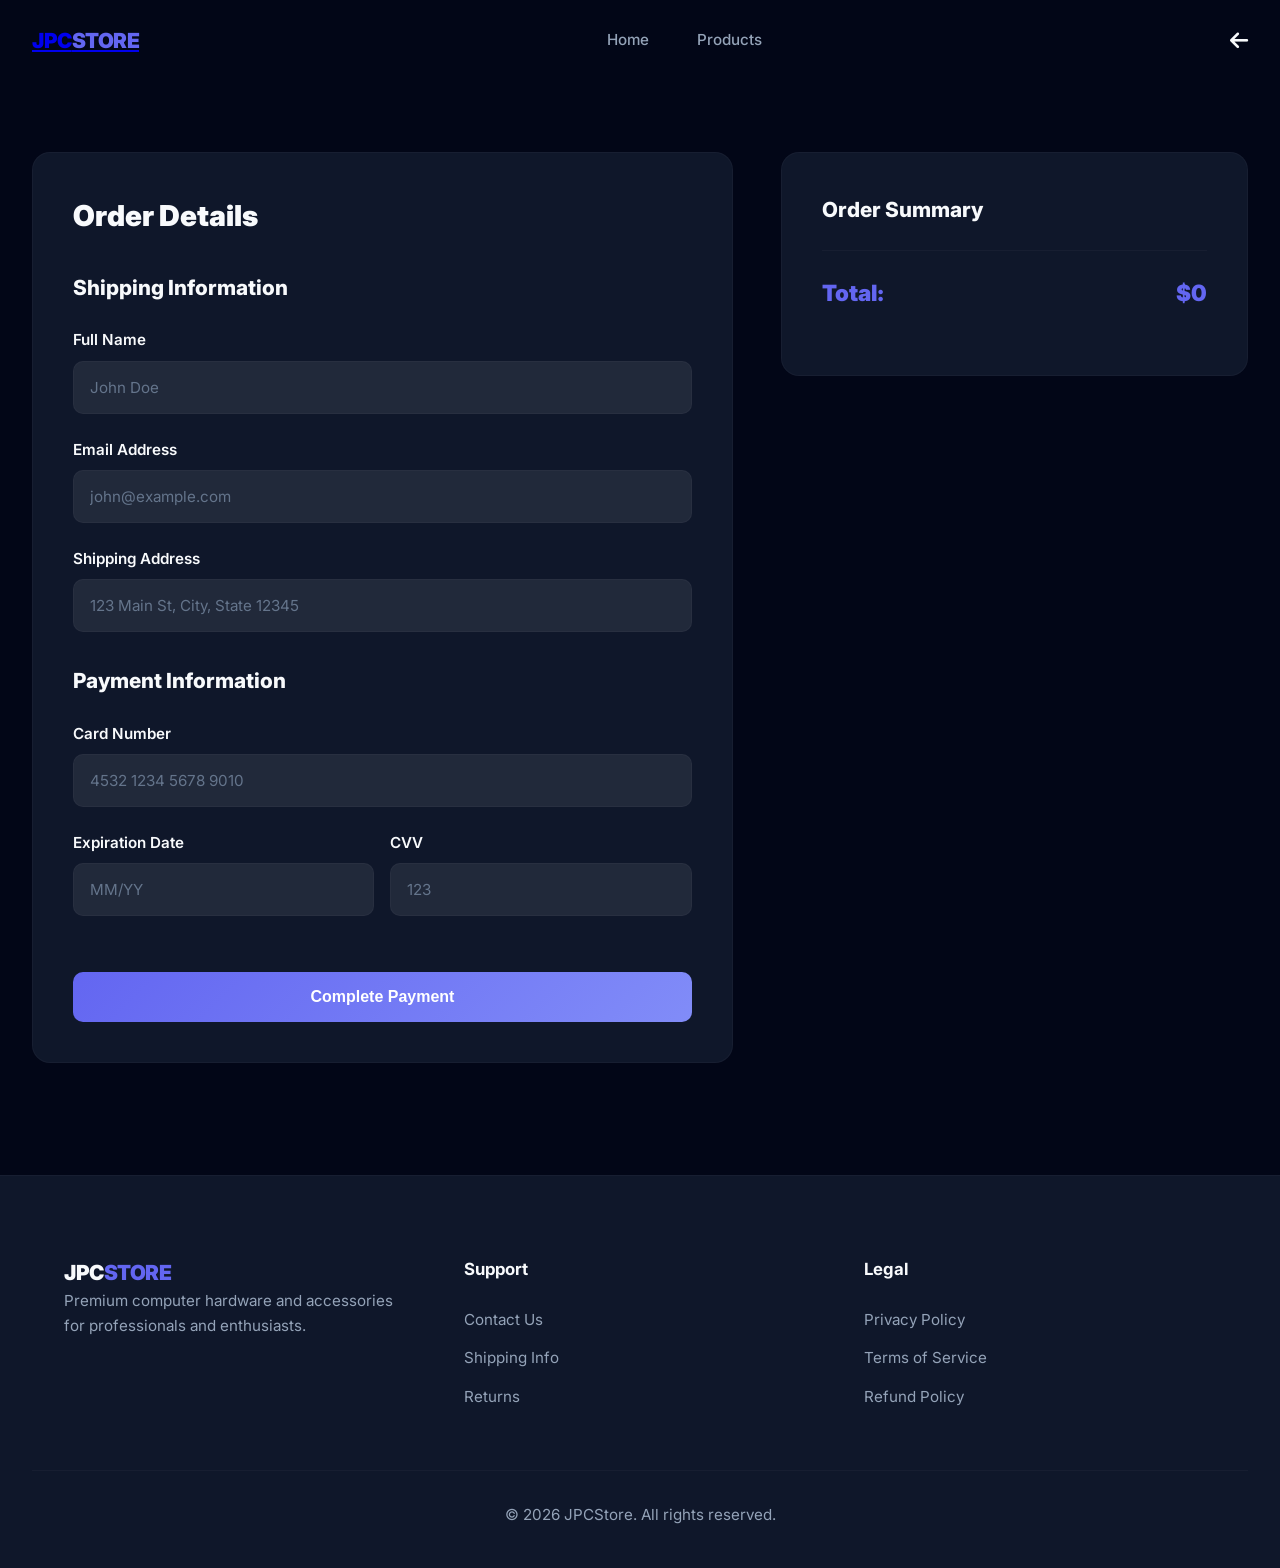
==== checkout.html @ c4f5fc9c "Initial commit" ====
<!DOCTYPE html>
<html lang="en">
<head>
    <meta charset="UTF-8">
    <meta name="viewport" content="width=device-width, initial-scale=1.0">
    <title>Checkout | JPCStore - Premium Computer Hardware</title>
    <!-- Google Fonts -->
    <link href="https://fonts.googleapis.com/css2?family=Inter:wght@300;400;600;700&display=swap" rel="stylesheet">
    <!-- Font Awesome for Icons -->
    <link rel="stylesheet" href="https://cdnjs.cloudflare.com/ajax/libs/font-awesome/6.0.0/css/all.min.css">
    <link rel="stylesheet" href="css/style.css">
    <style>
        .checkout-container { max-width: 1300px; margin: 0 auto; padding: 2rem; }
        .checkout-grid { display: grid; grid-template-columns: 1.5fr 1fr; gap: 3rem; margin-top: 120px; }
        .payment-box { background: var(--card-bg); padding: 2.5rem; border-radius: 18px; border: 1px solid var(--glass); }
        .form-group { margin-bottom: 1.5rem; }
        .form-group label { display: block; margin-bottom: 0.5rem; font-weight: 600; color: var(--text-main); font-size: 0.95rem; }
        .form-group input { width: 100%; padding: 1rem; background: var(--glass-strong); border: 1px solid var(--glass); color: var(--text-main); border-radius: 10px; outline: none; transition: var(--transition); font-family: inherit; font-size: 0.95rem; }
        .form-group input:focus { border-color: var(--primary); box-shadow: 0 0 0 3px rgba(99, 102, 241, 0.1); }
        .form-group input::placeholder { color: var(--text-dimmer); }
        .form-row { display: grid; grid-template-columns: 1fr 1fr; gap: 1rem; }
        .payment-box h2 { font-size: 1.8rem; font-weight: 900; margin-bottom: 2rem; color: var(--text-main); }
        .payment-box h3 { font-size: 1.3rem; font-weight: 800; margin-bottom: 1.5rem; color: var(--text-main); }
        .summary-box { position: sticky; top: 140px; }
        .summary-box h3 { font-size: 1.3rem; font-weight: 800; margin-bottom: 1.5rem; }
        .summary-item { display: flex; justify-content: space-between; padding: 1rem 0; border-bottom: 1px solid var(--glass); }
        .summary-item:last-of-type { border-bottom: none; }
        .summary-item p { color: var(--text-dim); }
        .summary-total { padding: 1.5rem 0; display: flex; justify-content: space-between; font-size: 1.4rem; font-weight: 900; color: var(--primary); }
        #invoice-result { display: none; background: white; color: black; padding: 3rem; border-radius: 18px; position: relative; }
        #invoice-result h1 { color: var(--primary); font-size: 2rem; margin-bottom: 1rem; }
        #invoice-result hr { margin: 1.5rem 0; border: none; border-top: 1px solid #e5e7eb; }
        #invoice-result h2 { font-size: 1.5rem; color: var(--primary); }
        .invoice-buttons { display: flex; gap: 1rem; margin-top: 2rem; }
        .btn-fill { background: linear-gradient(135deg, var(--primary), #818cf8); color: white; padding: 1rem 2rem; border: none; border-radius: 10px; font-weight: 700; cursor: pointer; transition: var(--transition); width: 100%; font-size: 1rem; }
        .btn-fill:hover { transform: scale(1.02); box-shadow: 0 10px 25px rgba(99, 102, 241, 0.3); }
        .btn-outline { background: transparent; color: #1f2937; padding: 1rem 2rem; border: 2px solid #1f2937; border-radius: 10px; font-weight: 700; cursor: pointer; transition: var(--transition); width: 100%; font-size: 1rem; }
        .btn-outline:hover { background: #f3f4f6; }
        hr { border: none; border-top: 1px solid var(--glass); }
        @media (max-width: 768px) {
            .checkout-grid { grid-template-columns: 1fr; gap: 2rem; margin-top: 100px; }
            .summary-box { position: static; }
            .form-row { grid-template-columns: 1fr; }
        }
    </style>
</head>
<body>
    <!-- Loading Screen -->
    <div id="loader">
        <div class="spinner"></div>
    </div>

    <!-- Header & Navigation -->
    <header id="navbar">
        <div class="nav-container">
            <a href="index.html" class="logo">JPC<span>STORE</span></a>
            <nav class="nav-links">
                <a href="index.html">Home</a>
                <a href="index.html#products">Products</a>
            </nav>
            <div class="nav-actions">
                <div class="cart-icon" id="cartBtn" style="cursor: pointer;">
                    <i class="fas fa-arrow-left"></i>
                </div>
            </div>
        </div>
    </header>

    <div class="checkout-container">
        <div class="checkout-grid">
            <div id="payment-view" class="payment-box">
                <h2>Order Details</h2>
                <form id="checkoutForm">
                    <h3>Shipping Information</h3>
                    <div class="form-group">
                        <label>Full Name</label>
                        <input type="text" placeholder="John Doe" required>
                    </div>
                    <div class="form-group">
                        <label>Email Address</label>
                        <input type="email" placeholder="john@example.com" required>
                    </div>
                    <div class="form-group">
                        <label>Shipping Address</label>
                        <input type="text" placeholder="123 Main St, City, State 12345" required>
                    </div>

                    <h3 style="margin-top: 2rem;">Payment Information</h3>
                    <div class="form-group">
                        <label>Card Number</label>
                        <input type="text" placeholder="4532 1234 5678 9010" maxlength="19" required>
                    </div>
                    <div class="form-row">
                        <div class="form-group">
                            <label>Expiration Date</label>
                            <input type="text" placeholder="MM/YY" maxlength="5" required>
                        </div>
                        <div class="form-group">
                            <label>CVV</label>
                            <input type="text" placeholder="123" maxlength="3" required>
                        </div>
                    </div>
                    <button type="submit" class="btn-fill" style="margin-top: 2rem;">Complete Payment</button>
                </form>
            </div>

            <div>
                <div id="invoice-result" class="payment-box">
                    <div id="receiptContent">
                        <div style="text-align: center; margin-bottom: 2rem;">
                            <h1 style="color: var(--primary); font-size: 2.5rem; margin-bottom: 0.5rem;">JPCStore</h1>
                            <p style="color: var(--text-dim);">Premium Computer Hardware & Accessories</p>
                        </div>
                        
                        <div style="background: var(--glass-strong); padding: 1.5rem; border-radius: 10px; margin-bottom: 2rem;">
                            <div style="display: grid; grid-template-columns: 1fr 1fr; gap: 2rem;">
                                <div>
                                    <p style="color: var(--text-dimmer); font-size: 0.85rem; margin-bottom: 0.3rem;">Order Number</p>
                                    <p id="inv-id" style="color: var(--primary); font-weight: 900; font-size: 1.1rem;"></p>
                                </div>
                                <div style="text-align: right;">
                                    <p style="color: var(--text-dimmer); font-size: 0.85rem; margin-bottom: 0.3rem;">Order Date</p>
                                    <p id="inv-date" style="color: var(--text-main); font-weight: 700;"></p>
                                </div>
                            </div>
                        </div>

                        <h3 style="color: var(--text-main); margin-bottom: 1rem; font-weight: 800;">Order Items</h3>
                        <div style="border: 1px solid var(--glass); border-radius: 10px; padding: 1.5rem; margin-bottom: 2rem;">
                            <div id="inv-details" style="margin-bottom: 1rem;"></div>
                            <div style="border-top: 1px solid var(--glass); padding-top: 1rem;">
                                <div style="display: flex; justify-content: space-between; font-size: 0.95rem; margin-bottom: 0.5rem;">
                                    <span style="color: var(--text-dim);">Subtotal:</span>
                                    <span id="inv-subtotal" style="color: var(--text-main); font-weight: 700;"></span>
                                </div>
                                <div style="display: flex; justify-content: space-between; font-size: 0.95rem; margin-bottom: 1rem;">
                                    <span style="color: var(--text-dim);">Tax (0%):</span>
                                    <span style="color: var(--text-main); font-weight: 700;">$0.00</span>
                                </div>
                                <div style="display: flex; justify-content: space-between; border-top: 2px solid var(--primary); padding-top: 1rem;">
                                    <span id="inv-total-label" style="color: var(--text-main); font-weight: 900; font-size: 1.2rem;">Total Paid:</span>
                                    <span id="inv-total" style="color: var(--primary); font-weight: 900; font-size: 1.2rem;"></span>
                                </div>
                            </div>
                        </div>

                        <div style="background: var(--glass-strong); padding: 1.5rem; border-radius: 10px; margin-bottom: 2rem;">
                            <h4 style="color: var(--text-main); margin-bottom: 1rem; font-weight: 800; font-size: 0.95rem;">Billing Information</h4>
                            <div style="color: var(--text-dim); line-height: 1.8; font-size: 0.9rem;">
                                <p id="inv-customer-name"></p>
                                <p id="inv-customer-email"></p>
                                <p id="inv-customer-address"></p>
                            </div>
                        </div>

                        <div style="background: linear-gradient(135deg, rgba(16, 185, 129, 0.1), rgba(16, 185, 129, 0.05)); border-left: 4px solid #10b981; padding: 1.5rem; border-radius: 10px; margin-bottom: 2rem;">
                            <p style="color: #10b981; font-weight: 700; margin-bottom: 0.5rem;">✓ Payment Successful!</p>
                            <p style="color: var(--text-dim); font-size: 0.9rem;">Your order has been confirmed and will be shipped within 1-2 business days.</p>
                        </div>

                        <div style="text-align: center; padding-top: 1.5rem; border-top: 1px solid var(--glass); color: var(--text-dimmer); font-size: 0.85rem;">
                            <p>Thank you for your purchase!</p>
                            <p>For support, contact: support@jpcstore.com | Phone: +1 (800) 123-4567</p>
                        </div>
                    </div>

                    <div class="invoice-buttons">
                        <button onclick="downloadReceipt()" class="btn-fill"><i class="fas fa-download"></i> Download Receipt</button>
                    </div>
                    <button onclick="window.location.href='index.html'" class="btn-outline">Back to Shop</button>
                </div>

                <div class="summary-box payment-box">
                    <h3>Order Summary</h3>
                    <div id="summaryItems"></div>
                    <hr>
                    <div class="summary-total">
                        <span>Total:</span>
                        <span id="summaryTotal">$0</span>
                    </div>
                </div>
            </div>
        </div>
    </div>

    <footer class="footer">
        <div class="container footer-grid">
            <div>
                <div class="logo">JPC<span>STORE</span></div>
                <p>Premium computer hardware and accessories for professionals and enthusiasts.</p>
            </div>
            <div>
                <h4>Support</h4>
                <ul>
                    <li><a href="#">Contact Us</a></li>
                    <li><a href="#">Shipping Info</a></li>
                    <li><a href="#">Returns</a></li>
                </ul>
            </div>
            <div>
                <h4>Legal</h4>
                <ul>
                    <li><a href="#">Privacy Policy</a></li>
                    <li><a href="#">Terms of Service</a></li>
                    <li><a href="#">Refund Policy</a></li>
                </ul>
            </div>
        </div>
        <div class="footer-bottom">
            <p>&copy; 2026 JPCStore. All rights reserved.</p>
        </div>
    </footer>

    <script>
        const cart = JSON.parse(localStorage.getItem('TECH_CART')) || [];
        const total = cart.reduce((acc, i) => acc + (i.price * i.qty), 0);
        let customerData = {};
        
        document.addEventListener('DOMContentLoaded', () => {
            // Hide loader
            setTimeout(() => {
                const loader = document.getElementById('loader');
                loader.style.opacity = '0';
                setTimeout(() => loader.style.display = 'none', 500);
            }, 500);

            // Update summary
            document.getElementById('summaryTotal').innerText = `$${total.toLocaleString()}`;
            document.getElementById('summaryItems').innerHTML = cart.map(i => `
                <div class="summary-item">
                    <div>
                        <p><strong>${i.name}</strong></p>
                        <p>Qty: ${i.qty}</p>
                    </div>
                    <p><strong>$${(i.price * i.qty).toLocaleString()}</strong></p>
                </div>
            `).join('');

            // Handle checkout form
            document.getElementById('checkoutForm').onsubmit = (e) => {
                e.preventDefault();
                const form = e.target;
                const inputs = form.querySelectorAll('input');
                
                // Store customer data
                customerData = {
                    name: inputs[0].value,
                    email: inputs[1].value,
                    address: inputs[2].value,
                    cardNumber: inputs[3].value
                };
                
                const btn = form.querySelector('button');
                btn.innerText = "Processing Payment...";
                btn.disabled = true;
                
                setTimeout(() => {
                    document.getElementById('payment-view').style.display = 'none';
                    document.getElementById('invoice-result').style.display = 'block';
                    
                    const orderId = `ORD-${Date.now()}`;
                    const orderDate = new Date().toLocaleDateString('en-US', { year: 'numeric', month: 'long', day: 'numeric', hour: '2-digit', minute: '2-digit' });
                    
                    // Populate invoice
                    document.getElementById('inv-id').innerHTML = `Order #${orderId}`;
                    document.getElementById('inv-date').innerHTML = orderDate;
                    
                    document.getElementById('inv-details').innerHTML = cart.map(i => `
                        <div style="display: flex; justify-content: space-between; align-items: center; padding: 1rem 0; border-bottom: 1px solid var(--glass);">
                            <div>
                                <p style="color: var(--text-main); font-weight: 700; margin-bottom: 0.3rem;">${i.name}</p>
                                <p style="color: var(--text-dim); font-size: 0.85rem;">Qty: ${i.qty} @ $${i.price.toLocaleString()}</p>
                            </div>
                            <p style="color: var(--text-main); font-weight: 700; text-align: right;">$${(i.price * i.qty).toLocaleString()}</p>
                        </div>
                    `).join('');
                    
                    document.getElementById('inv-subtotal').innerHTML = `$${total.toLocaleString()}`;
                    document.getElementById('inv-total').innerHTML = `$${total.toLocaleString()}`;
                    document.getElementById('inv-customer-name').innerHTML = `<strong>${customerData.name}</strong>`;
                    document.getElementById('inv-customer-email').innerHTML = customerData.email;
                    document.getElementById('inv-customer-address').innerHTML = customerData.address;
                    
                    // Clear cart from localStorage
                    localStorage.removeItem('TECH_CART');
                    
                    // Show success modal after 1 second
                    setTimeout(() => {
                        showSuccessModal(orderId, cart, total);
                    }, 1000);
                }, 2000);
            };

            // Back button
            document.getElementById('cartBtn').onclick = () => {
                window.history.back();
            };
        });

        // Download Receipt as Text/PDF
        function downloadReceipt() {
            const orderId = document.getElementById('inv-id').innerText;
            const receiptContent = document.getElementById('receiptContent').innerText;
            
            // Create text content
            let textContent = `JPCStore - Order Receipt\n`;
            textContent += `${'='.repeat(50)}\n\n`;
            textContent += receiptContent + `\n\n`;
            textContent += `${'='.repeat(50)}\n`;
            textContent += `Downloaded on: ${new Date().toLocaleString()}\n`;
            
            // Create blob and download
            const blob = new Blob([textContent], { type: 'text/plain' });
            const url = window.URL.createObjectURL(blob);
            const a = document.createElement('a');
            a.href = url;
            a.download = `JPCStore-Receipt-${orderId.replace('#', '')}.txt`;
            document.body.appendChild(a);
            a.click();
            window.URL.revokeObjectURL(url);
            document.body.removeChild(a);
        }

        // Success Modal Function
        function showSuccessModal(orderId, cartItems, totalAmount) {
            const overlay = document.createElement('div');
            overlay.className = 'success-modal-overlay active';
            overlay.style.cssText = `
                position: fixed;
                inset: 0;
                background: rgba(0, 0, 0, 0.8);
                z-index: 2999;
                display: flex;
                align-items: center;
                justify-content: center;
            `;
            
            const modal = document.createElement('div');
            modal.className = 'success-modal active';
            modal.style.cssText = `
                position: fixed;
                top: 50%;
                left: 50%;
                transform: translate(-50%, -50%);
                background: #0f172a;
                border: 1px solid rgba(255, 255, 255, 0.08);
                border-radius: 20px;
                padding: 3rem;
                z-index: 3000;
                text-align: center;
                max-width: 500px;
                width: 90%;
                box-shadow: 0 30px 60px rgba(99, 102, 241, 0.3);
                animation: popIn 0.5s ease;
            `;
            
            modal.innerHTML = `
                <div style="font-size: 4rem; color: #10b981; margin-bottom: 1.5rem; animation: bounce 0.6s ease;">
                    <i class="fas fa-check-circle"></i>
                </div>
                <h2 style="font-size: 2rem; font-weight: 900; margin-bottom: 1rem; color: #f8fafc;">Order Confirmed!</h2>
                <p style="color: #94a3b8; font-size: 1rem; margin-bottom: 1rem; line-height: 1.6;">Thank you for your purchase. Your order is being processed and will be shipped soon.</p>
                <div style="background: rgba(255, 255, 255, 0.08); border: 1px solid rgba(255, 255, 255, 0.03); padding: 1rem; border-radius: 10px; margin: 1.5rem 0; font-weight: 700; color: #6366f1; word-break: break-all;">
                    ${orderId}
                </div>
                <p style="font-size: 0.9rem; color: #64748b;">
                    A confirmation email has been sent to your email address with tracking information and receipt details.
                </p>
                <div style="display: flex; gap: 1rem; margin-top: 2rem; flex-wrap: wrap;">
                    <button onclick="downloadReceipt()" style="flex: 1; min-width: 150px; padding: 0.9rem 1.5rem; background: linear-gradient(135deg, #10b981, #059669); color: white; border: none; border-radius: 10px; font-weight: 700; cursor: pointer; transition: all 0.4s; font-size: 0.95rem;"><i class="fas fa-download"></i> Download</button>
                    <button onclick="window.location.href='index.html'" style="flex: 1; min-width: 150px; padding: 0.9rem 1.5rem; background: rgba(255, 255, 255, 0.08); color: #f8fafc; border: 1px solid rgba(255, 255, 255, 0.03); border-radius: 10px; font-weight: 700; cursor: pointer; transition: all 0.4s; font-size: 0.95rem;">Continue</button>
                </div>
            `;
            
            document.body.appendChild(overlay);
            document.body.appendChild(modal);
            document.body.style.overflow = 'hidden';
            
            // Close when clicking outside
            overlay.onclick = () => {
                overlay.remove();
                modal.remove();
                document.body.style.overflow = '';
            };
        }

        // Add animations
        const animStyle = document.createElement('style');
        animStyle.textContent = `
            @keyframes popIn {
                from {
                    transform: translate(-50%, -50%) scale(0.8);
                    opacity: 0;
                }
                to {
                    transform: translate(-50%, -50%) scale(1);
                    opacity: 1;
                }
            }
            @keyframes bounce {
                0%, 100% { transform: scale(1); }
                50% { transform: scale(1.2); }
            }
        `;
        document.head.appendChild(animStyle);
    </script>
</body>
</html>
---- css/style.css ----
:root {
    --primary: #6366f1;
    --primary-dark: #4f46e5;
    --bg-dark: #020617;
    --bg-dark-light: #0f172a;
    --card-bg: #0f172a;
    --text-main: #f8fafc;
    --text-dim: #94a3b8;
    --text-dimmer: #64748b;
    --glass: rgba(255, 255, 255, 0.03);
    --glass-strong: rgba(255, 255, 255, 0.08);
    --success: #10b981;
    --error: #ef4444;
    --transition: all 0.4s cubic-bezier(0.16, 1, 0.3, 1);
}

* { margin: 0; padding: 0; box-sizing: border-box; }
html { scroll-behavior: smooth; }
body { 
    background-color: var(--bg-dark); 
    color: var(--text-main); 
    font-family: 'Inter', sans-serif; 
    overflow-x: hidden;
    line-height: 1.6;
}

.container { max-width: 1300px; margin: 0 auto; padding: 0 2rem; }

/* Loader */
#loader {
    position: fixed; inset: 0; background: var(--bg-dark);
    display: flex; justify-content: center; align-items: center; z-index: 9999;
}
.spinner { width: 50px; height: 50px; border: 4px solid var(--glass-strong); border-top-color: var(--primary); border-radius: 50%; animation: spin 1s infinite linear; }
@keyframes spin { to { transform: rotate(360deg); } }

/* Navbar */
#navbar {
    position: fixed; top: 0; width: 100%; z-index: 100;
    padding: 1.5rem 0; transition: var(--transition);
    background: transparent;
}
#navbar.scrolled {
    background: rgba(2, 6, 23, 0.92);
    backdrop-filter: blur(20px);
    border-bottom: 1px solid var(--glass);
    padding: 1rem 0;
    box-shadow: 0 20px 40px rgba(0, 0, 0, 0.3);
}
.nav-container { max-width: 1300px; margin: 0 auto; display: flex; justify-content: space-between; align-items: center; padding: 0 2rem; }
.logo { font-size: 1.3rem; font-weight: 900; letter-spacing: -0.5px; }
.logo span { color: var(--primary); }
.nav-links { display: flex; list-style: none; gap: 3rem; }
.nav-links a { text-decoration: none; color: var(--text-dim); font-weight: 500; transition: var(--transition); font-size: 0.95rem; }
.nav-links a:hover { color: var(--primary); }

/* Navbar Dropdowns */
.nav-dropdown { position: relative; }
.nav-dropdown > a { display: flex; align-items: center; gap: 0.5rem; }
.dropdown-menu {
    position: absolute;
    top: 100%;
    left: 0;
    background: var(--card-bg);
    border: 1px solid var(--glass);
    border-radius: 12px;
    min-width: 200px;
    padding: 1rem 0;
    opacity: 0;
    visibility: hidden;
    transform: translateY(-10px);
    transition: var(--transition);
    z-index: 500;
    box-shadow: 0 10px 30px rgba(0, 0, 0, 0.4);
}
.nav-dropdown:hover .dropdown-menu {
    opacity: 1;
    visibility: visible;
    transform: translateY(0);
}
.dropdown-menu a {
    display: block;
    padding: 0.75rem 1.5rem;
    color: var(--text-dim);
    text-decoration: none;
    transition: var(--transition);
    font-weight: 500;
    font-size: 0.9rem;
}
.dropdown-menu a:hover {
    background: var(--glass-strong);
    color: var(--primary);
    padding-left: 2rem;
}
.nav-actions { display: flex; gap: 1.5rem; align-items: center; }
.search-box { position: relative; display: flex; align-items: center; }
.search-box input { background: var(--glass-strong); border: 1px solid var(--glass); color: var(--text-main); padding: 0.7rem 1rem 0.7rem 1.3rem; border-radius: 8px; outline: none; transition: var(--transition); width: 200px; font-size: 0.9rem; }
.search-box input::placeholder { color: var(--text-dimmer); }
.search-box input:focus { border-color: var(--primary); box-shadow: 0 0 0 3px rgba(99, 102, 241, 0.1); }
.search-box i { position: absolute; right: 1rem; color: var(--text-dimmer); pointer-events: none; }
.search-suggestions {
    position: absolute;
    top: 100%;
    left: 0;
    right: 0;
    background: var(--card-bg);
    border: 1px solid var(--glass);
    border-top: none;
    border-radius: 0 0 8px 8px;
    max-height: 300px;
    overflow-y: auto;
    display: none;
    z-index: 1000;
    box-shadow: 0 10px 25px rgba(0, 0, 0, 0.4);
}
.search-suggestions.active { display: block; }
.search-suggestion-item {
    padding: 0.8rem 1rem;
    color: var(--text-dim);
    cursor: pointer;
    border-bottom: 1px solid var(--glass);
    transition: var(--transition);
    display: flex;
    justify-content: space-between;
    align-items: center;
    font-size: 0.9rem;
}
.search-suggestion-item:hover {
    background: var(--glass-strong);
    color: var(--primary);
    padding-left: 1.3rem;
}
.search-suggestion-item:last-child { border-bottom: none; }
.suggestion-price { color: var(--primary); font-weight: 700; }
.suggestion-code { color: var(--text-dimmer); font-size: 0.75rem; }
.search-suggestions::-webkit-scrollbar { width: 6px; }
.search-suggestions::-webkit-scrollbar-track { background: var(--glass); border-radius: 3px; }
.search-suggestions::-webkit-scrollbar-thumb { background: var(--primary); border-radius: 3px; }
.search-suggestions::-webkit-scrollbar-thumb:hover { background: #818cf8; }
.cart-icon { position: relative; cursor: pointer; font-size: 1.3rem; color: var(--text-main); transition: var(--transition); }
.cart-icon:hover { color: var(--primary); }
.admin-link { display: inline-flex; align-items: center; justify-content: center; font-size: 1.3rem; color: var(--text-main); text-decoration: none; transition: var(--transition); margin-left: 1.5rem; }
.admin-link:hover { color: var(--primary); transform: rotate(90deg); }
#cart-count { position: absolute; top: -8px; right: -12px; background: var(--primary); color: white; width: 20px; height: 20px; border-radius: 50%; display: flex; align-items: center; justify-content: center; font-size: 0.7rem; font-weight: 700; }
.hamburger { display: none; flex-direction: column; gap: 5px; cursor: pointer; }
.hamburger span { width: 25px; height: 2px; background: var(--text-main); border-radius: 2px; transition: var(--transition); }
.hamburger.active span:nth-child(1) { transform: rotate(45deg) translate(8px, 8px); }
.hamburger.active span:nth-child(2) { opacity: 0; }
.hamburger.active span:nth-child(3) { transform: rotate(-45deg) translate(7px, -7px); }

/* Mobile Menu */
.mobile-menu {
    position: fixed;
    top: 0;
    left: -100%;
    width: 100%;
    max-width: 350px;
    height: 100vh;
    background: var(--card-bg);
    z-index: 2000;
    transition: left 0.3s ease;
    overflow-y: auto;
    box-shadow: 2px 0 20px rgba(0, 0, 0, 0.5);
}
.mobile-menu.active { left: 0; }
.mobile-menu-header {
    display: flex;
    justify-content: space-between;
    align-items: center;
    padding: 1.5rem;
    border-bottom: 1px solid var(--glass);
    position: sticky;
    top: 0;
    background: var(--card-bg);
    z-index: 10;
}
.mobile-menu-header h3 { font-weight: 900; font-size: 1.2rem; }
.mobile-menu-header i { cursor: pointer; font-size: 1.5rem; color: var(--text-dim); transition: var(--transition); }
.mobile-menu-header i:hover { color: var(--primary); }
.mobile-nav {
    display: flex;
    flex-direction: column;
    padding: 1rem 0;
}
.mobile-nav > a {
    display: block;
    padding: 1rem 1.5rem;
    color: var(--text-dim);
    text-decoration: none;
    transition: var(--transition);
    border-left: 3px solid transparent;
    font-weight: 500;
}
.mobile-nav > a:hover {
    color: var(--primary);
    background: var(--glass-strong);
    border-left-color: var(--primary);
    padding-left: 1.8rem;
}
.mobile-dropdown {
    border-bottom: 1px solid var(--glass);
}
.mobile-dropdown button {
    width: 100%;
    padding: 1rem 1.5rem;
    background: none;
    border: none;
    color: var(--text-dim);
    text-align: left;
    cursor: pointer;
    transition: var(--transition);
    font-weight: 500;
    display: flex;
    justify-content: space-between;
    align-items: center;
    font-size: 1rem;
}
.mobile-dropdown button:hover {
    color: var(--primary);
    background: var(--glass-strong);
}
.mobile-dropdown button i {
    transition: transform 0.3s ease;
    font-size: 0.8rem;
}
.mobile-dropdown button.active i { transform: rotate(180deg); }
.mobile-dropdown-menu {
    display: none;
    background: var(--glass-strong);
    padding: 0.5rem 0;
}
.mobile-dropdown-menu.active { display: block; }
.mobile-dropdown-menu a {
    display: block;
    padding: 0.75rem 1.5rem 0.75rem 2.5rem;
    color: var(--text-dim);
    text-decoration: none;
    transition: var(--transition);
    font-size: 0.9rem;
}
.mobile-dropdown-menu a:hover {
    color: var(--primary);
    background: rgba(99, 102, 241, 0.1);
    padding-left: 2.8rem;
}
.mobile-menu-overlay {
    position: fixed;
    inset: 0;
    background: rgba(0, 0, 0, 0.6);
    z-index: 1999;
    display: none;
}
.mobile-menu-overlay.active { display: block; }

/* Search Section */
.search-section {
    background: linear-gradient(135deg, rgba(2, 6, 23, 0.8), rgba(2, 6, 23, 0.95));
    padding: 2rem 0;
    margin-top: 60px;
    border-bottom: 1px solid var(--glass);
}

.search-container {
    display: flex;
    justify-content: flex-end;
    align-items: center;
}

.search-box-hero {
    max-width: 500px;
    width: 100%;
}

.search-box-hero input {
    width: 100%;
    padding: 1rem 1.2rem 1rem 1.5rem;
    font-size: 1rem;
    background: var(--glass-strong);
    border: 1px solid var(--glass);
    color: var(--text-main);
    border-radius: 10px;
    outline: none;
    transition: var(--transition);
}

.search-box-hero input:focus {
    border-color: var(--primary);
    box-shadow: 0 0 0 3px rgba(99, 102, 241, 0.1);
    background: rgba(255, 255, 255, 0.05);
}

.search-box-hero input::placeholder {
    color: var(--text-dimmer);
}

.search-box-hero i {
    position: absolute;
    right: 1.5rem;
    color: var(--text-dimmer);
    pointer-events: none;
    font-size: 1.1rem;
}

/* Hero */
.hero {
    height: 100vh; display: flex; align-items: center; justify-content: center;
    /* background: linear-gradient(135deg, #1e1b4b 0%, #020617 50%, #020617 100%); */
     /* Background image + dark overlay */
    background: 
        linear-gradient(rgba(2, 6, 23, 0.75), rgba(2, 6, 23, 0.9)),
        url("https://a.storyblok.com/f/223147/1921x1324/9f951484b2/pc.jpg/m/0x1200/filters:quality(80)/");
    background-size: cover;
    background-position: center;
    background-repeat: no-repeat;
    
    text-align: center; margin-top: -60px; padding-top: 60px;
}
}
.hero {
    background-attachment: fixed;
}
.hero-content { max-width: 800px; }
.hero h1 { font-size: 5rem; letter-spacing: -1.5px; margin-bottom: 1.5rem; font-weight: 900; line-height: 1.1; }
.hero p { font-size: 1.3rem; color: var(--text-dim); margin-bottom: 2.5rem; font-weight: 400; }
.btn-primary { background: linear-gradient(135deg, var(--primary), #818cf8); color: white; padding: 1.1rem 2.8rem; border-radius: 10px; text-decoration: none; font-weight: 700; display: inline-block; transition: var(--transition); border: none; cursor: pointer; font-size: 1rem; }
.btn-primary:hover { transform: translateY(-3px); box-shadow: 0 15px 35px rgba(99, 102, 241, 0.3); }

/* Categories Section */
.categories { display: grid; grid-template-columns: repeat(auto-fit, minmax(200px, 1fr)); gap: 2rem; margin: 5rem auto; }
.category-card { background: var(--card-bg); border: 1px solid var(--glass); padding: 2.5rem; border-radius: 16px; text-align: center; cursor: pointer; transition: var(--transition); }
.category-card:hover { transform: translateY(-8px); border-color: var(--primary); background: rgba(99, 102, 241, 0.05); box-shadow: 0 15px 30px rgba(99, 102, 241, 0.15); }
.category-card i { font-size: 2.5rem; color: var(--primary); margin-bottom: 1rem; display: block; }
.category-card h3 { font-size: 1.3rem; font-weight: 700; }

/* Products Section */
#products { margin: 6rem auto; padding: 0 2rem; }
.section-header { display: flex; justify-content: space-between; align-items: center; margin-bottom: 3rem; flex-wrap: wrap; gap: 1.5rem; }
.section-header h2 { font-size: 2.5rem; font-weight: 900; }
.filters { display: flex; gap: 1rem; flex-wrap: wrap; }
.filter-btn {
    background: var(--card-bg);
    border: 1px solid var(--glass);
    color: var(--text-main);
    padding: 0.8rem 1.5rem;
    border-radius: 10px;
    cursor: pointer;
    transition: var(--transition);
    font-weight: 600;
    font-size: 0.9rem;
}
.filter-btn:hover { border-color: var(--primary); color: var(--primary); }
.filter-btn.active {
    background: linear-gradient(135deg, var(--primary), #818cf8);
    color: white;
    border-color: var(--primary);
}

/* Product Sections */
.product-section { margin-bottom: 5rem; }
.section-title { margin-bottom: 2.5rem; }
.section-title h3 { font-size: 2rem; font-weight: 900; margin-bottom: 0.5rem; }
.section-title p { color: var(--text-dim); font-size: 1rem; }

/* Product Grid */
.product-grid { display: grid; grid-template-columns: repeat(auto-fill, minmax(280px, 1fr)); gap: 2.5rem; margin-top: 3rem; }
.product-card {
    background: var(--card-bg); border: 1px solid var(--glass);
    border-radius: 18px; padding: 1.8rem; transition: var(--transition);
    position: relative; overflow: hidden; display: flex; flex-direction: column;
}
.product-card:hover { 
    transform: translateY(-12px); 
    border-color: var(--primary); 
    box-shadow: 0 30px 60px rgba(99, 102, 241, 0.2);
}
.product-card::before {
    content: '';
    position: absolute;
    top: 0;
    left: 0;
    right: 0;
    height: 1px;
    background: linear-gradient(90deg, transparent, var(--primary), transparent);
    opacity: 0;
    transition: opacity 0.4s;
}
.product-card:hover::before { opacity: 1; }
.product-card img { width: 100%; height: 220px; object-fit: contain; margin-bottom: 1.5rem; filter: brightness(0.95); transition: filter 0.3s; }
.product-card:hover img { filter: brightness(1.05); }
.product-card h3 { font-size: 1.2rem; font-weight: 700; margin-bottom: 0.5rem; }
.product-card p { color: var(--text-dim); font-size: 0.95rem; margin-bottom: 1.5rem; flex-grow: 1; }
.price { font-size: 1.8rem; font-weight: 900; color: var(--primary); margin-bottom: 1.5rem; }
.product-card button { background: linear-gradient(135deg, var(--primary), #818cf8); color: white; padding: 0.9rem; border: none; border-radius: 10px; font-weight: 700; cursor: pointer; transition: var(--transition); width: 100%; font-size: 0.95rem; }
.product-card button:hover { transform: scale(1.03); box-shadow: 0 10px 25px rgba(99, 102, 241, 0.3); }

/* Cart Styles */
.cart-sidebar {
    position: fixed; top: 0; right: -420px; width: 420px; height: 100%;
    background: var(--card-bg); z-index: 1000; transition: var(--transition);
    padding: 2rem; display: flex; flex-direction: column;
    box-shadow: -5px 0 30px rgba(0, 0, 0, 0.5);
}
.cart-sidebar.active { right: 0; }
.cart-header { display: flex; justify-content: space-between; align-items: center; margin-bottom: 2rem; padding-bottom: 1.5rem; border-bottom: 1px solid var(--glass); }
.cart-header h3 { font-size: 1.5rem; font-weight: 800; }
.cart-header i { font-size: 1.3rem; cursor: pointer; color: var(--text-dim); transition: var(--transition); }
.cart-header i:hover { color: var(--primary); }
#cart-items-container { flex: 1; overflow-y: auto; padding: 0 0.5rem; }
.cart-item { display: flex; justify-content: space-between; align-items: flex-start; padding: 1rem; background: var(--glass-strong); border-radius: 10px; margin-bottom: 1rem; }
.cart-item h4 { font-weight: 700; margin-bottom: 0.3rem; }
.cart-item .price { color: var(--primary); font-size: 1rem; }
.cart-item button { background: none; border: none; color: var(--error); cursor: pointer; font-size: 0.9rem; transition: var(--transition); }
.cart-item button:hover { transform: scale(1.2); }
.cart-footer { border-top: 1px solid var(--glass); padding-top: 1.5rem; }
.total-price { display: flex; justify-content: space-between; font-size: 1.3rem; font-weight: 800; margin-bottom: 1.5rem; }
.btn-checkout { width: 100%; background: linear-gradient(135deg, var(--primary), #818cf8); color: white; padding: 1rem; border: none; border-radius: 10px; font-weight: 700; cursor: pointer; transition: var(--transition); }
.btn-checkout:hover { transform: scale(1.02); box-shadow: 0 10px 25px rgba(99, 102, 241, 0.3); }
.btn-checkout:disabled { opacity: 0.5; cursor: not-allowed; }

.cart-overlay { position: fixed; inset: 0; background: rgba(0, 0, 0, 0.6); display: none; z-index: 999; }

.qty-controls {
    display: flex;
    align-items: center;
    gap: 10px;
    margin: 0.5rem 0;
}

.qty-controls button {
    width: 28px;
    height: 28px;
    border: none;
    background: var(--primary);
    color: white;
    border-radius: 6px;
    cursor: pointer;
    font-weight: bold;
}

.qty-controls span {
    min-width: 20px;
    text-align: center;
    font-weight: 700;
}

/* Promo Banner */
.promo-banner { background: linear-gradient(135deg, var(--primary), #818cf8); padding: 4rem 2rem; text-align: center; margin: 5rem 0; border-radius: 18px; }
.promo-content h2 { font-size: 2.5rem; margin-bottom: 1rem; font-weight: 900; }
.promo-content p { font-size: 1.1rem; margin-bottom: 2rem; opacity: 0.9; }
.btn-secondary { background: white; color: var(--primary); padding: 1rem 2.5rem; border: none; border-radius: 10px; font-weight: 700; cursor: pointer; transition: var(--transition); font-size: 1rem; }
.btn-secondary:hover { transform: scale(1.05); box-shadow: 0 15px 35px rgba(0, 0, 0, 0.2); }

/* Footer */
.footer { background: var(--bg-dark-light); border-top: 1px solid var(--glass); padding: 5rem 2rem 2rem; margin-top: 5rem; }
.footer-grid { display: grid; grid-template-columns: 1fr; gap: 3rem; margin-bottom: 3rem; }

/* Large screens: 3 columns */
@media (min-width: 1024px) {
    .footer-grid { grid-template-columns: repeat(3, 1fr); }
}

/* Tablet: 2 columns */
@media (min-width: 768px) and (max-width: 1023px) {
    .footer-grid { grid-template-columns: repeat(2, 1fr); }
}

.footer-column { display: flex; flex-direction: column; }
.footer-column:first-child { max-width: 100%; }
.footer-column:first-child p { color: var(--text-dim); margin-top: 1rem; font-size: 0.95rem; line-height: 1.6; }
.footer h4 { font-weight: 700; margin-bottom: 1.5rem; font-size: 1.05rem; }
.footer ul { list-style: none; }
.footer ul li { margin-bottom: 0.8rem; }
.footer ul li a { text-decoration: none; color: var(--text-dim); transition: var(--transition); font-size: 0.95rem; }
.footer ul li a:hover { color: var(--primary); }
.footer p { color: var(--text-dim); font-size: 0.95rem; margin-bottom: 0.5rem; }
.socials { display: flex; gap: 1.5rem; margin-top: 1rem; }
.socials i { cursor: pointer; color: var(--text-dim); transition: var(--transition); font-size: 1.3rem; }
.socials i:hover { color: var(--primary); transform: translateY(-2px); }
.footer-bottom { text-align: center; padding-top: 2rem; border-top: 1px solid var(--glass); color: var(--text-dimmer); font-size: 0.9rem; }

/* Back to Top Button */
#backToTop {
    position: fixed; bottom: 2rem; right: 2rem; width: 50px; height: 50px; background: var(--primary); color: white; border: none; border-radius: 50%; cursor: pointer; display: flex; align-items: center; justify-content: center; opacity: 0; pointer-events: none; transition: var(--transition); font-size: 1.2rem; z-index: 50;
}
#backToTop.show { opacity: 1; pointer-events: all; }
#backToTop:hover { transform: translateY(-3px); box-shadow: 0 10px 25px rgba(99, 102, 241, 0.3); }

/* Toast Notifications */
#toast-container { position: fixed; bottom: 2rem; left: 2rem; z-index: 1001; }
.toast { background: var(--card-bg); border: 1px solid var(--glass); color: var(--text-main); padding: 1.2rem 1.5rem; border-radius: 10px; margin-bottom: 0.8rem; display: flex; align-items: center; gap: 1rem; animation: slideIn 0.4s ease; min-width: 280px; }
.toast i { font-size: 1.3rem; }
.toast.success { border-left: 4px solid var(--success); }
.toast.success i { color: var(--success); }
@keyframes slideIn { from { transform: translateX(-400px); opacity: 0; } to { transform: translateX(0); opacity: 1; } }

/* Responsive */
@media (max-width: 1024px) {
    .search-box input { width: 150px; }
}

@media (max-width: 768px) {
    .nav-links { display: none; }
    .nav-dropdown { display: none; }
    .hamburger { display: flex; }
    .search-section { padding: 1.5rem 1rem; }
    .search-container { justify-content: center; }
    .search-box-hero { max-width: 100%; }
    .search-box-hero input { font-size: 0.95rem; padding: 0.9rem 1rem 0.9rem 1.3rem; }
    .hero h1 { font-size: 3rem; }
    .hero p { font-size: 1.1rem; }
    .product-grid { grid-template-columns: repeat(auto-fill, minmax(200px, 1fr)); gap: 1.5rem; }
    .cart-sidebar { width: 100%; right: -100%; }
    .search-suggestions { width: 200px; }
    .filters { width: 100%; }
    .filter-btn { flex: 1; min-width: 80px; }
    .section-header { flex-direction: column; align-items: flex-start; }
    .nav-actions { gap: 1rem; }
}

@media (max-width: 480px) {
    .search-section { padding: 1.2rem 0.8rem; }
    .search-box-hero { max-width: 100%; }
    .search-box-hero input { font-size: 0.9rem; padding: 0.8rem 1rem 0.8rem 1.2rem; }
    .search-box { max-width: 140px; }
    .search-box input { width: 100%; padding: 0.5rem 0.7rem 0.5rem 0.8rem; font-size: 0.8rem; }
    .search-box input::placeholder { font-size: 0.75rem; }
    .search-suggestions { width: 140px; }
    .product-grid { grid-template-columns: repeat(auto-fill, minmax(150px, 1fr)); gap: 1rem; }
    .section-header h2 { font-size: 1.8rem; }
    .filter-btn { padding: 0.6rem 1rem; font-size: 0.8rem; }
}

/* Product Details Modal */
.modal-overlay {
    display: none;
    position: fixed;
    inset: 0;
    background: rgba(0, 0, 0, 0.8);
    z-index: 2000;
    align-items: center;
    justify-content: center;
    padding: 2rem;
}
.modal-overlay.active { display: flex; }
.product-details-modal {
    background: var(--card-bg);
    border: 1px solid var(--glass);
    border-radius: 20px;
    max-width: 900px;
    width: 100%;
    max-height: 90vh;
    overflow-y: auto;
    position: relative;
}
.modal-close {
    position: absolute;
    top: 1.5rem;
    right: 1.5rem;
    background: none;
    border: none;
    color: var(--text-main);
    font-size: 2rem;
    cursor: pointer;
    z-index: 10;
    width: 40px;
    height: 40px;
    display: flex;
    align-items: center;
    justify-content: center;
    transition: var(--transition);
}
.modal-close:hover { color: var(--primary); transform: scale(1.2); }
.product-details-content {
    display: grid;
    grid-template-columns: 1fr 1fr;
    gap: 3rem;
    padding: 2.5rem;
}
.product-details-image {
    display: flex;
    align-items: center;
    justify-content: center;
}
.product-details-image img {
    width: 100%;
    max-height: 400px;
    object-fit: contain;
    filter: brightness(0.95);
}
.product-details-info h2 {
    font-size: 2rem;
    font-weight: 900;
    margin-bottom: 1rem;
    color: var(--text-main);
}

.quantity-control {
  display: flex;
  align-items: center;
  gap: 10px;
  margin: 15px 0;
}

.quantity-control button {
  width: 35px;
  height: 35px;
  border: none;
  background: #111;
  color: #fff;
  font-size: 18px;
  border-radius: 6px;
  cursor: pointer;
  transition: 0.2s;
}

.quantity-control button:hover {
  background: #333;
}

.quantity-control span {
  min-width: 30px;
  text-align: center;
  font-weight: bold;
  font-size: 16px;
}
.product-rating {
    display: flex;
    align-items: center;
    gap: 0.5rem;
    margin-bottom: 1.5rem;
    color: var(--primary);
}
.product-rating i { font-size: 0.9rem; }
.product-rating span { color: var(--text-dim); font-size: 0.9rem; margin-left: 0.5rem; }
.product-price {
    font-size: 2.5rem;
    font-weight: 900;
    color: var(--primary);
    margin-bottom: 2rem;
}
.product-meta {
    display: flex;
    gap: 2rem;
    margin-bottom: 2rem;
    padding-bottom: 2rem;
    border-bottom: 1px solid var(--glass);
}
.meta-item {
    display: flex;
    flex-direction: column;
    gap: 0.3rem;
}
.meta-label {
    color: var(--text-dim);
    font-size: 0.85rem;
    font-weight: 600;
    text-transform: uppercase;
    letter-spacing: 0.5px;
}
.stock-badge {
    color: var(--success);
    font-weight: 700;
    background: rgba(16, 185, 129, 0.1);
    padding: 0.3rem 0.8rem;
    border-radius: 6px;
    width: fit-content;
    font-size: 0.85rem;
}
.product-description {
    color: var(--text-dim);
    line-height: 1.8;
    margin-bottom: 2rem;
    font-size: 0.95rem;
}
.product-specs h4 {
    font-size: 1.1rem;
    font-weight: 800;
    margin-bottom: 1rem;
    color: var(--text-main);
}
.product-specs ul {
    list-style: none;
    display: grid;
    grid-template-columns: 1fr 1fr;
    gap: 0.8rem;
}
.product-specs li {
    display: flex;
    align-items: center;
    gap: 0.8rem;
    color: var(--text-dim);
    font-size: 0.9rem;
}
.product-specs li::before {
    content: '✓';
    color: var(--success);
    font-weight: 800;
    font-size: 1.2rem;
}
.product-actions {
    display: flex;
    gap: 1rem;
    margin-top: 2rem;
    align-items: center;
}
.product-actions input {
    width: 80px;
    padding: 0.8rem;
    background: var(--glass-strong);
    border: 1px solid var(--glass);
    color: var(--text-main);
    border-radius: 10px;
    outline: none;
    font-weight: 700;
    text-align: center;
}
.product-actions input:focus { border-color: var(--primary); }
#addToCartFromModal {
    flex: 1;
    padding: 0.8rem 2rem;
    font-size: 1rem;
}

/* Success Modal */
.success-modal {
    position: fixed;
    top: 50%;
    left: 50%;
    transform: translate(-50%, -50%);
    background: var(--card-bg);
    border: 1px solid var(--glass);
    border-radius: 20px;
    padding: 3rem;
    z-index: 3000;
    text-align: center;
    max-width: 500px;
    width: 90%;
    box-shadow: 0 30px 60px rgba(99, 102, 241, 0.3);
    animation: popIn 0.5s ease;
    display: none;
}
.success-modal.active { display: block; }
.success-modal-overlay {
    position: fixed;
    inset: 0;
    background: rgba(0, 0, 0, 0.8);
    z-index: 2999;
    display: none;
}
.success-modal-overlay.active { display: block; }
.success-modal-icon {
    font-size: 4rem;
    color: var(--success);
    margin-bottom: 1.5rem;
    animation: bounce 0.6s ease;
}
.success-modal h2 {
    font-size: 2rem;
    font-weight: 900;
    margin-bottom: 1rem;
    color: var(--text-main);
}
.success-modal p {
    color: var(--text-dim);
    font-size: 1rem;
    margin-bottom: 1rem;
    line-height: 1.6;
}
.order-id {
    background: var(--glass-strong);
    border: 1px solid var(--glass);
    padding: 1rem;
    border-radius: 10px;
    margin: 1.5rem 0;
    font-weight: 700;
    color: var(--primary);
    word-break: break-all;
}
.success-modal-buttons {
    display: flex;
    gap: 1rem;
    margin-top: 2rem;
}
.success-modal-buttons button {
    flex: 1;
    padding: 0.9rem 1.5rem;
    border: none;
    border-radius: 10px;
    font-weight: 700;
    cursor: pointer;
    transition: var(--transition);
    font-size: 0.95rem;
}
.btn-success {
    background: linear-gradient(135deg, var(--success), #059669);
    color: white;
}
.btn-success:hover { transform: scale(1.03); box-shadow: 0 10px 25px rgba(16, 185, 129, 0.3); }
.btn-success-secondary {
    background: var(--glass-strong);
    color: var(--text-main);
    border: 1px solid var(--glass);
}
.btn-success-secondary:hover { background: var(--primary); color: white; }

@keyframes popIn {
    from {
        transform: translate(-50%, -50%) scale(0.8);
        opacity: 0;
    }
    to {
        transform: translate(-50%, -50%) scale(1);
        opacity: 1;
    }
}
@keyframes bounce {
    0%, 100% { transform: scale(1); }
    50% { transform: scale(1.2); }
}

/* Print Styles */
@media print {
    body { background: white; color: black; }
    #navbar, .cart-sidebar, .cart-overlay, #backToTop, #toast-container, .footer, .checkout-grid > div:nth-child(2) { display: none !important; }
    #invoice-result, #receiptContent { display: block !important; background: white !important; color: black !important; }
    .payment-box { border: 1px solid #ccc; background: white; }
    .invoice-buttons { display: none; }
    #receiptContent { max-width: 100%; }
    #receiptContent * { color: black !important; }
    #receiptContent h1 { color: #333 !important; }
    #receiptContent h3, #receiptContent h4 { color: #333 !important; }
    .checkout-container { padding: 0; margin: 0; }
}
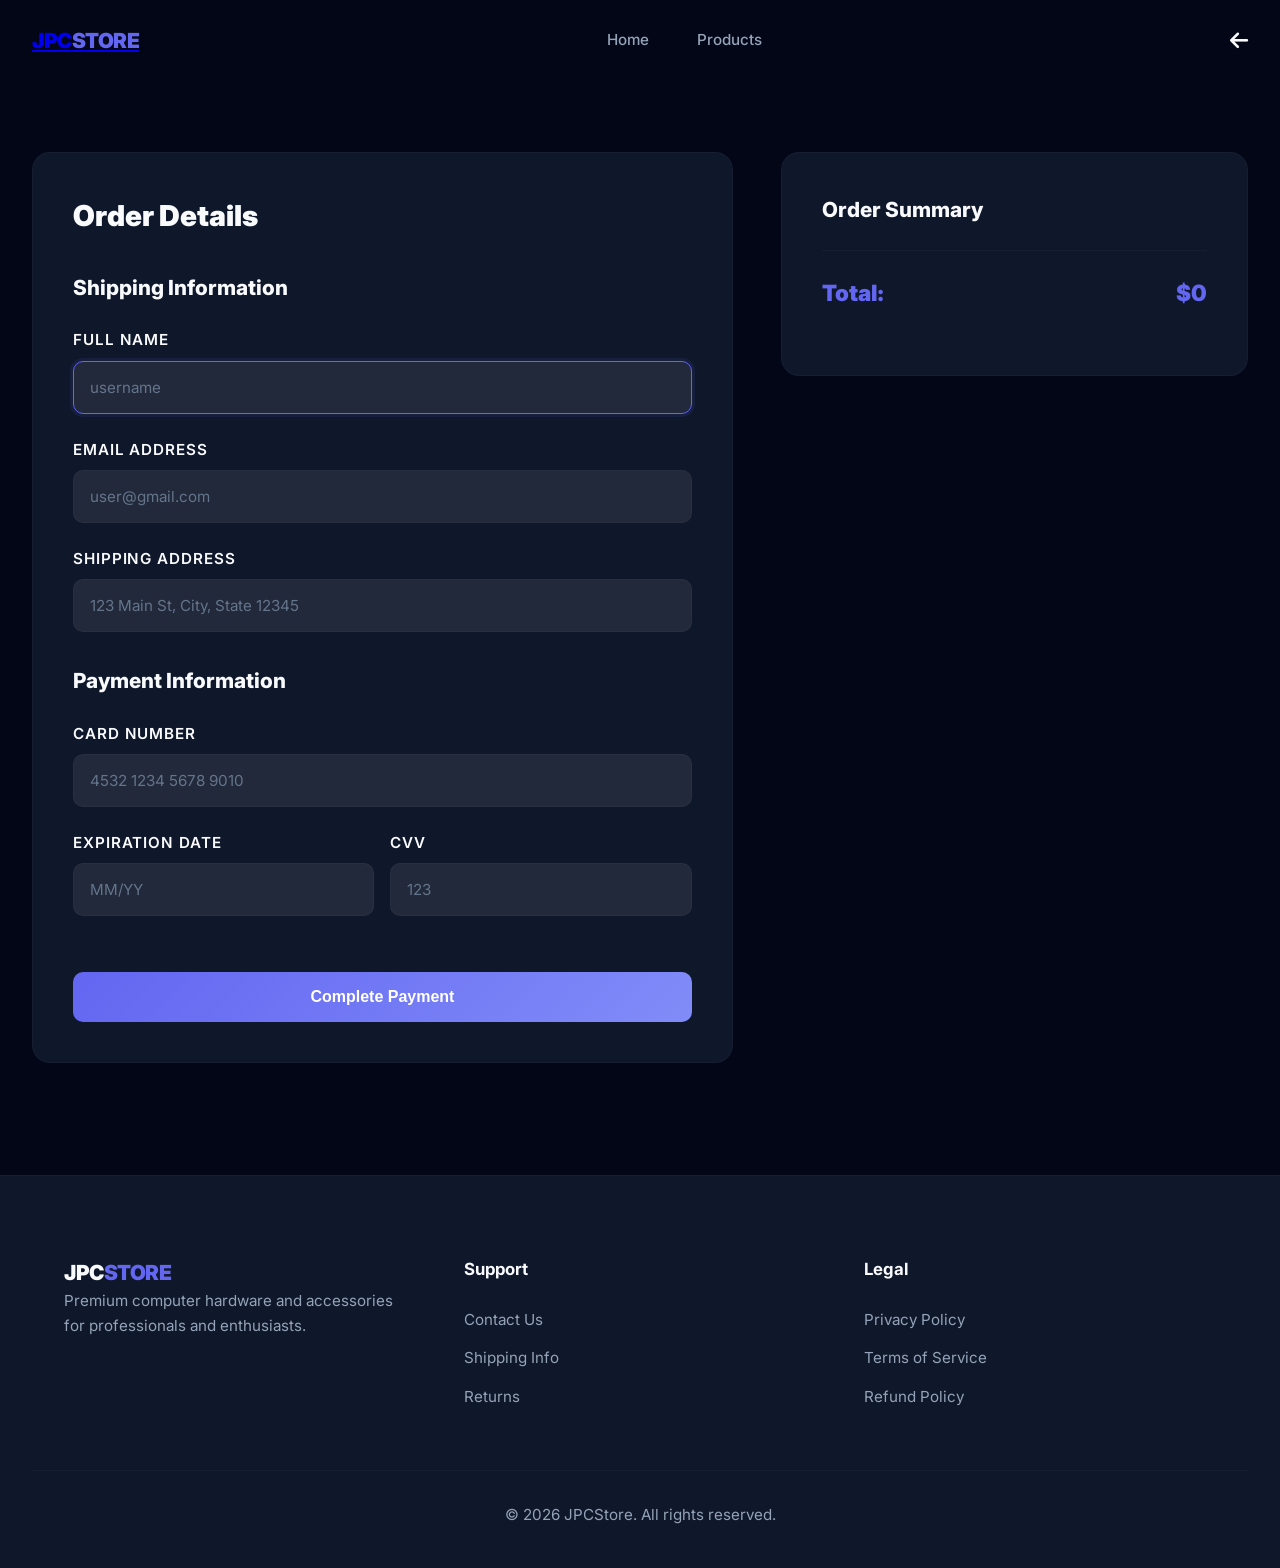
==== commit 95ca9cc9: "update navbar and accessories Co-authored-by: Copilot <copilot@github.com>" ====
--- a/checkout.html
+++ b/checkout.html
@@ -74,11 +74,11 @@
                     <h3>Shipping Information</h3>
                     <div class="form-group">
                         <label>Full Name</label>
-                        <input type="text" placeholder="John Doe" required>
+                        <input type="text" placeholder="username" autofocus required>
                     </div>
                     <div class="form-group">
                         <label>Email Address</label>
-                        <input type="email" placeholder="john@example.com" required>
+                        <input type="email" placeholder="user@gmail.com" required>
                     </div>
                     <div class="form-group">
                         <label>Shipping Address</label>
--- a/css/style.css
+++ b/css/style.css
@@ -25,6 +25,160 @@
 }
 
 .container { max-width: 1300px; margin: 0 auto; padding: 0 2rem; }
+
+/* ========== SCROLL REVEAL ANIMATIONS ========== */
+
+/* Fade In Up - Basic fade with upward movement */
+@keyframes fadeInUp {
+    from {
+        opacity: 0;
+        transform: translateY(40px);
+    }
+    to {
+        opacity: 1;
+        transform: translateY(0);
+    }
+}
+
+/* Fade In Down - Fade with downward movement */
+@keyframes fadeInDown {
+    from {
+        opacity: 0;
+        transform: translateY(-40px);
+    }
+    to {
+        opacity: 1;
+        transform: translateY(0);
+    }
+}
+
+/* Fade In Left - Slide from left */
+@keyframes fadeInLeft {
+    from {
+        opacity: 0;
+        transform: translateX(-40px);
+    }
+    to {
+        opacity: 1;
+        transform: translateX(0);
+    }
+}
+
+/* Fade In Right - Slide from right */
+@keyframes fadeInRight {
+    from {
+        opacity: 0;
+        transform: translateX(40px);
+    }
+    to {
+        opacity: 1;
+        transform: translateX(0);
+    }
+}
+
+/* Scale In - Pop effect */
+@keyframes scaleIn {
+    from {
+        opacity: 0;
+        transform: scale(0.9);
+    }
+    to {
+        opacity: 1;
+        transform: scale(1);
+    }
+}
+
+/* Rotate In - Spinning effect */
+@keyframes rotateIn {
+    from {
+        opacity: 0;
+        transform: rotate(-10deg) scale(0.95);
+    }
+    to {
+        opacity: 1;
+        transform: rotate(0) scale(1);
+    }
+}
+
+/* Slide Up - Alternative to fade-in-up */
+@keyframes slideUp {
+    from {
+        opacity: 0;
+        transform: translateY(30px);
+    }
+    to {
+        opacity: 1;
+        transform: translateY(0);
+    }
+}
+
+/* Bounce In - Playful bounce effect */
+@keyframes bounceIn {
+    0% {
+        opacity: 0;
+        transform: scale(0.3);
+    }
+    50% {
+        opacity: 1;
+        transform: scale(1.05);
+    }
+    70% {
+        transform: scale(0.9);
+    }
+    100% {
+        transform: scale(1);
+    }
+}
+
+/* Animation Classes - Applied on scroll */
+.animate-fadeInUp {
+    visibility: visible;
+    animation: fadeInUp 0.7s ease-out var(--animation-delay, 0s) both;
+}
+
+.animate-fadeInDown {
+    visibility: visible;
+    animation: fadeInDown 0.7s ease-out var(--animation-delay, 0s) both;
+}
+
+.animate-fadeInLeft {
+    visibility: visible;
+    animation: fadeInLeft 0.7s ease-out var(--animation-delay, 0s) both;
+}
+
+.animate-fadeInRight {
+    visibility: visible;
+    animation: fadeInRight 0.7s ease-out var(--animation-delay, 0s) both;
+}
+
+.animate-scaleIn {
+    visibility: visible;
+    animation: scaleIn 0.6s ease-out var(--animation-delay, 0s) both;
+}
+
+.animate-rotateIn {
+    visibility: visible;
+    animation: rotateIn 0.7s ease-out var(--animation-delay, 0s) both;
+}
+
+.animate-slideUp {
+    visibility: visible;
+    animation: slideUp 0.6s ease-out var(--animation-delay, 0s) both;
+}
+
+.animate-bounceIn {
+    visibility: visible;
+    animation: bounceIn 0.7s ease-out var(--animation-delay, 0s) both;
+}
+
+/* Initial state for elements waiting to be animated */
+.scroll-animation {
+    opacity: 1;
+    visibility: visible;
+    transform: none;
+    will-change: auto;
+}
+
 
 /* Loader */
 #loader {
@@ -93,29 +247,26 @@
     padding-left: 2rem;
 }
 .nav-actions { display: flex; gap: 1.5rem; align-items: center; }
-.search-box { position: relative; display: flex; align-items: center; }
-.search-box input { background: var(--glass-strong); border: 1px solid var(--glass); color: var(--text-main); padding: 0.7rem 1rem 0.7rem 1.3rem; border-radius: 8px; outline: none; transition: var(--transition); width: 200px; font-size: 0.9rem; }
-.search-box input::placeholder { color: var(--text-dimmer); }
-.search-box input:focus { border-color: var(--primary); box-shadow: 0 0 0 3px rgba(99, 102, 241, 0.1); }
-.search-box i { position: absolute; right: 1rem; color: var(--text-dimmer); pointer-events: none; }
+.search-icon-mobile { display: none; font-size: 1.3rem; color: var(--text-main); cursor: pointer; transition: var(--transition); }
 .search-suggestions {
     position: absolute;
     top: 100%;
     left: 0;
     right: 0;
     background: var(--card-bg);
-    border: 1px solid var(--glass);
+    border: 1.5px solid var(--glass);
     border-top: none;
-    border-radius: 0 0 8px 8px;
-    max-height: 300px;
+    border-radius: 0 0 12px 12px;
+    max-height: 350px;
     overflow-y: auto;
     display: none;
     z-index: 1000;
-    box-shadow: 0 10px 25px rgba(0, 0, 0, 0.4);
+    box-shadow: 0 15px 40px rgba(0, 0, 0, 0.5);
+    animation: slideDown 0.3s ease;
 }
 .search-suggestions.active { display: block; }
 .search-suggestion-item {
-    padding: 0.8rem 1rem;
+    padding: 1rem 1.2rem;
     color: var(--text-dim);
     cursor: pointer;
     border-bottom: 1px solid var(--glass);
@@ -123,20 +274,19 @@
     display: flex;
     justify-content: space-between;
     align-items: center;
-    font-size: 0.9rem;
+    font-size: 0.95rem;
+    font-weight: 500;
 }
 .search-suggestion-item:hover {
-    background: var(--glass-strong);
+    background: rgba(99, 102, 241, 0.08);
     color: var(--primary);
-    padding-left: 1.3rem;
+    padding-left: 1.5rem;
+    border-left: 3px solid var(--primary);
+    padding-left: 1.2rem;
 }
 .search-suggestion-item:last-child { border-bottom: none; }
-.suggestion-price { color: var(--primary); font-weight: 700; }
+.suggestion-price { color: var(--primary); font-weight: 700; font-size: 0.95rem; }
 .suggestion-code { color: var(--text-dimmer); font-size: 0.75rem; }
-.search-suggestions::-webkit-scrollbar { width: 6px; }
-.search-suggestions::-webkit-scrollbar-track { background: var(--glass); border-radius: 3px; }
-.search-suggestions::-webkit-scrollbar-thumb { background: var(--primary); border-radius: 3px; }
-.search-suggestions::-webkit-scrollbar-thumb:hover { background: #818cf8; }
 .cart-icon { position: relative; cursor: pointer; font-size: 1.3rem; color: var(--text-main); transition: var(--transition); }
 .cart-icon:hover { color: var(--primary); }
 .admin-link { display: inline-flex; align-items: center; justify-content: center; font-size: 1.3rem; color: var(--text-main); text-decoration: none; transition: var(--transition); margin-left: 1.5rem; }
@@ -254,43 +404,60 @@
 
 /* Search Section */
 .search-section {
-    background: linear-gradient(135deg, rgba(2, 6, 23, 0.8), rgba(2, 6, 23, 0.95));
-    padding: 2rem 0;
-    margin-top: 60px;
+    background: linear-gradient(135deg, rgba(2, 6, 23, 0.9), rgba(2, 6, 23, 0.95));
+    padding: 3rem 0;
     border-bottom: 1px solid var(--glass);
+    animation: slideDown 0.6s ease;
+}
+
+@keyframes slideDown {
+    from { opacity: 0; transform: translateY(-20px); }
+    to { opacity: 1; transform: translateY(0); }
 }
 
 .search-container {
     display: flex;
-    justify-content: flex-end;
+    justify-content: center;
     align-items: center;
+    padding: 0 2rem;
 }
 
 .search-box-hero {
-    max-width: 500px;
+    max-width: 600px;
     width: 100%;
+    position: relative;
+    display: flex;
+    align-items: center;
 }
 
 .search-box-hero input {
     width: 100%;
-    padding: 1rem 1.2rem 1rem 1.5rem;
+    padding: 1.2rem 1.5rem 1.2rem 2rem;
     font-size: 1rem;
-    background: var(--glass-strong);
-    border: 1px solid var(--glass);
+    background: rgba(255, 255, 255, 0.08);
+    border: 1.5px solid var(--glass);
     color: var(--text-main);
-    border-radius: 10px;
+    border-radius: 12px;
     outline: none;
     transition: var(--transition);
+    font-weight: 500;
+}
+
+.search-box-hero input:hover {
+    background: rgba(255, 255, 255, 0.12);
+    border-color: rgba(99, 102, 241, 0.5);
 }
 
 .search-box-hero input:focus {
     border-color: var(--primary);
-    box-shadow: 0 0 0 3px rgba(99, 102, 241, 0.1);
-    background: rgba(255, 255, 255, 0.05);
+    box-shadow: 0 0 0 4px rgba(99, 102, 241, 0.15), 0 8px 32px rgba(99, 102, 241, 0.2);
+    background: rgba(255, 255, 255, 0.1);
+    transform: translateY(-2px);
 }
 
 .search-box-hero input::placeholder {
     color: var(--text-dimmer);
+    font-weight: 400;
 }
 
 .search-box-hero i {
@@ -298,7 +465,13 @@
     right: 1.5rem;
     color: var(--text-dimmer);
     pointer-events: none;
-    font-size: 1.1rem;
+    font-size: 1.2rem;
+    transition: var(--transition);
+}
+
+.search-box-hero input:focus ~ i {
+    color: var(--primary);
+    transform: scale(1.1);
 }
 
 /* Hero */
@@ -312,12 +485,9 @@
     background-size: cover;
     background-position: center;
     background-repeat: no-repeat;
+    background-attachment: fixed;
     
     text-align: center; margin-top: -60px; padding-top: 60px;
-}
-}
-.hero {
-    background-attachment: fixed;
 }
 .hero-content { max-width: 800px; }
 .hero h1 { font-size: 5rem; letter-spacing: -1.5px; margin-bottom: 1.5rem; font-weight: 900; line-height: 1.1; }
@@ -334,12 +504,40 @@
 
 /* Products Section */
 #products { margin: 6rem auto; padding: 0 2rem; }
-.section-header { display: flex; justify-content: space-between; align-items: center; margin-bottom: 3rem; flex-wrap: wrap; gap: 1.5rem; }
-.section-header h2 { font-size: 2.5rem; font-weight: 900; }
-.filters { display: flex; gap: 1rem; flex-wrap: wrap; }
+
+/* Section Header with Title & Filters */
+.section-header { 
+    display: flex; 
+    justify-content: space-between; 
+    align-items: center; 
+    margin-bottom: 3rem; 
+    flex-wrap: wrap; 
+    gap: 1.5rem;
+    animation: fadeInUp 0.6s ease;
+}
+
+@keyframes fadeInUp {
+    from { opacity: 0; transform: translateY(20px); }
+    to { opacity: 1; transform: translateY(0); }
+}
+
+.section-header h2 { 
+    font-size: 2.5rem; 
+    font-weight: 900;
+}
+
+/* Filter Buttons Container */
+.filters { 
+    display: flex; 
+    gap: 1rem; 
+    flex-wrap: wrap;
+    width: auto;
+}
+
+/* Individual Filter Button */
 .filter-btn {
     background: var(--card-bg);
-    border: 1px solid var(--glass);
+    border: 1.5px solid var(--glass);
     color: var(--text-main);
     padding: 0.8rem 1.5rem;
     border-radius: 10px;
@@ -347,27 +545,91 @@
     transition: var(--transition);
     font-weight: 600;
     font-size: 0.9rem;
-}
-.filter-btn:hover { border-color: var(--primary); color: var(--primary); }
+    white-space: nowrap;
+    animation: slideUp 0.5s ease backwards;
+}
+
+/* Stagger animation for each button */
+.filter-btn:nth-child(1) { animation-delay: 0.1s; }
+.filter-btn:nth-child(2) { animation-delay: 0.2s; }
+.filter-btn:nth-child(3) { animation-delay: 0.3s; }
+.filter-btn:nth-child(4) { animation-delay: 0.4s; }
+
+@keyframes slideUp {
+    from { opacity: 0; transform: translateY(15px); }
+    to { opacity: 1; transform: translateY(0); }
+}
+
+.filter-btn:hover { 
+    border-color: var(--primary); 
+    color: var(--primary);
+    transform: translateY(-3px);
+    box-shadow: 0 8px 20px rgba(99, 102, 241, 0.15);
+}
+
 .filter-btn.active {
     background: linear-gradient(135deg, var(--primary), #818cf8);
     color: white;
     border-color: var(--primary);
-}
-
-/* Product Sections */
-.product-section { margin-bottom: 5rem; }
-.section-title { margin-bottom: 2.5rem; }
-.section-title h3 { font-size: 2rem; font-weight: 900; margin-bottom: 0.5rem; }
-.section-title p { color: var(--text-dim); font-size: 1rem; }
-
-/* Product Grid */
-.product-grid { display: grid; grid-template-columns: repeat(auto-fill, minmax(280px, 1fr)); gap: 2.5rem; margin-top: 3rem; }
+    box-shadow: 0 10px 30px rgba(99, 102, 241, 0.3);
+    transform: translateY(-3px);
+}
+
+/* Product Sections - Animate on scroll */
+.product-section {
+    animation: fadeInUp 0.8s ease-out;
+}
+
+/* Section Titles - Fade down then up effect */
+.section-title {
+    opacity: 0;
+    animation: fadeInUp 0.7s ease-out forwards;
+}
+
+.section-title h3 {
+    animation: fadeInDown 0.6s ease-out;
+}
+
+.section-title p {
+    animation: fadeInDown 0.7s ease-out 0.2s backwards;
+}
+
+/* Product Grid - Staggered animation for cards */
+.product-grid {
+    display: grid;
+    grid-template-columns: repeat(auto-fill, minmax(280px, 1fr));
+    gap: 2.5rem;
+    margin-top: 3rem;
+}
+
+/* Product Card - Scale in with stagger */
 .product-card {
-    background: var(--card-bg); border: 1px solid var(--glass);
-    border-radius: 18px; padding: 1.8rem; transition: var(--transition);
-    position: relative; overflow: hidden; display: flex; flex-direction: column;
-}
+    background: var(--card-bg);
+    border: 1px solid var(--glass);
+    border-radius: 18px;
+    padding: 1.8rem;
+    transition: var(--transition);
+    position: relative;
+    overflow: hidden;
+    display: flex;
+    flex-direction: column;
+    opacity: 0;
+    animation: scaleIn 0.6s ease-out forwards;
+}
+
+/* Stagger animations for each product card */
+.product-card:nth-child(1) { animation-delay: 0s; }
+.product-card:nth-child(2) { animation-delay: 0.1s; }
+.product-card:nth-child(3) { animation-delay: 0.2s; }
+.product-card:nth-child(4) { animation-delay: 0.3s; }
+.product-card:nth-child(5) { animation-delay: 0.4s; }
+.product-card:nth-child(6) { animation-delay: 0.5s; }
+.product-card:nth-child(7) { animation-delay: 0s; }
+.product-card:nth-child(8) { animation-delay: 0.1s; }
+.product-card:nth-child(9) { animation-delay: 0.2s; }
+.product-card:nth-child(10) { animation-delay: 0.3s; }
+.product-card:nth-child(11) { animation-delay: 0.4s; }
+.product-card:nth-child(12) { animation-delay: 0.5s; }
 .product-card:hover { 
     transform: translateY(-12px); 
     border-color: var(--primary); 
@@ -406,6 +668,42 @@
 .cart-header i { font-size: 1.3rem; cursor: pointer; color: var(--text-dim); transition: var(--transition); }
 .cart-header i:hover { color: var(--primary); }
 #cart-items-container { flex: 1; overflow-y: auto; padding: 0 0.5rem; }
+.empty-cart-message {
+    display: flex;
+    flex-direction: column;
+    align-items: center;
+    justify-content: center;
+    min-height: 240px;
+    gap: 1rem;
+    text-align: center;
+    padding: 2rem 1.5rem;
+    border: 1px dashed rgba(255, 255, 255, 0.18);
+    background: rgba(255, 255, 255, 0.03);
+    border-radius: 18px;
+    color: var(--text-dim);
+}
+.empty-cart-message i {
+    font-size: 2.4rem;
+    color: var(--primary);
+}
+.empty-cart-message h4 {
+    margin: 0;
+    color: var(--text-main);
+    font-size: 1.2rem;
+}
+.empty-cart-message p {
+    margin: 0;
+    max-width: 240px;
+    line-height: 1.6;
+    color: var(--text-dim);
+}
+.empty-cart-message .btn-secondary {
+    width: 100%;
+    max-width: 220px;
+    padding: 0.9rem 1.1rem;
+    border-radius: 10px;
+    font-size: 0.95rem;
+}
 .cart-item { display: flex; justify-content: space-between; align-items: flex-start; padding: 1rem; background: var(--glass-strong); border-radius: 10px; margin-bottom: 1rem; }
 .cart-item h4 { font-weight: 700; margin-bottom: 0.3rem; }
 .cart-item .price { color: var(--primary); font-size: 1rem; }
@@ -443,12 +741,350 @@
     font-weight: 700;
 }
 
-/* Promo Banner */
-.promo-banner { background: linear-gradient(135deg, var(--primary), #818cf8); padding: 4rem 2rem; text-align: center; margin: 5rem 0; border-radius: 18px; }
-.promo-content h2 { font-size: 2.5rem; margin-bottom: 1rem; font-weight: 900; }
-.promo-content p { font-size: 1.1rem; margin-bottom: 2rem; opacity: 0.9; }
-.btn-secondary { background: white; color: var(--primary); padding: 1rem 2.5rem; border: none; border-radius: 10px; font-weight: 700; cursor: pointer; transition: var(--transition); font-size: 1rem; }
-.btn-secondary:hover { transform: scale(1.05); box-shadow: 0 15px 35px rgba(0, 0, 0, 0.2); }
+/* Promo Banner - Scroll animation */
+.promo-banner { 
+    background: linear-gradient(135deg, var(--primary), #818cf8); 
+    padding: 4rem 2rem; 
+    text-align: center; 
+    margin: 5rem 0; 
+    border-radius: 18px;
+    opacity: 0;
+    animation: fadeInUp 0.8s ease-out forwards;
+}
+
+.promo-content {
+    opacity: 0;
+    animation: scaleIn 0.8s ease-out forwards;
+}
+
+.promo-content h2 { 
+    font-size: 2.5rem; 
+    margin-bottom: 1rem; 
+    font-weight: 900;
+    animation: fadeInDown 0.7s ease-out;
+}
+
+.promo-content p { 
+    font-size: 1.1rem; 
+    margin-bottom: 2rem; 
+    opacity: 0.9;
+    animation: fadeInUp 0.7s ease-out 0.2s backwards;
+}
+
+.btn-secondary { 
+    background: white; 
+    color: var(--primary); 
+    padding: 1rem 2.5rem; 
+    border: none; 
+    border-radius: 10px; 
+    font-weight: 700; 
+    cursor: pointer; 
+    transition: var(--transition); 
+    font-size: 1rem;
+    animation: scaleIn 0.6s ease-out 0.4s backwards;
+}
+
+.btn-secondary:hover { 
+    transform: scale(1.05); 
+    box-shadow: 0 15px 35px rgba(0, 0, 0, 0.2); 
+}
+
+/* Contact Section */
+.contact-section {
+    background: linear-gradient(180deg, #5da1ff 0%, #3d7de0 100%);
+    padding: 5rem 0 3rem;
+    margin: 5rem 0;
+    position: relative;
+}
+
+.contact-card-wrapper {
+    max-width: 900px;
+    margin: 0 auto;
+}
+
+.contact-card {
+    background: white;
+    border-radius: 24px;
+    padding: 3rem;
+    box-shadow: 0 30px 80px rgba(15, 23, 42, 0.18);
+    position: relative;
+    overflow: hidden;
+}
+
+.contact-card::before {
+    content: '';
+    position: absolute;
+    inset: 0;
+    background: radial-gradient(circle at top center, rgba(99, 102, 241, 0.16), transparent 35%);
+    pointer-events: none;
+}
+
+.contact-card-header {
+    text-align: center;
+    margin-bottom: 2.5rem;
+    position: relative;
+    z-index: 1;
+}
+
+.contact-card-header h2 {
+    font-size: 2.5rem;
+    margin-bottom: 0.6rem;
+    color: #111827;
+}
+
+.contact-card-header p {
+    color: #4b5563;
+    font-size: 1rem;
+    max-width: 520px;
+    margin: 0 auto;
+    line-height: 1.75;
+}
+
+.contact-form {
+    display: grid;
+    gap: 1.5rem;
+    position: relative;
+    z-index: 1;
+}
+
+.form-row {
+    display: grid;
+    grid-template-columns: repeat(2, minmax(0, 1fr));
+    gap: 1.5rem;
+}
+
+.form-group {
+    display: flex;
+    flex-direction: column;
+}
+
+.form-group.full-width {
+    grid-column: 1 / -1;
+}
+
+.form-group label {
+    font-size: 0.85rem;
+    font-weight: 600;
+    color: #374151;
+    margin-bottom: 0.75rem;
+    text-transform: uppercase;
+    letter-spacing: 0.06em;
+}
+
+.form-group input,
+.form-group textarea {
+    border: 1px solid #e5e7eb;
+    border-radius: 14px;
+    padding: 1rem 1.1rem;
+    font-size: 0.98rem;
+    color: #111827;
+    background: #f8fafc;
+    transition: var(--transition);
+    outline: none;
+}
+
+.form-group input:focus,
+.form-group textarea:focus {
+    border-color: var(--primary);
+    box-shadow: 0 0 0 4px rgba(99, 102, 241, 0.12);
+}
+
+.form-group textarea {
+    resize: vertical;
+    min-height: 160px;
+}
+
+.btn-contact {
+    width: 100%;
+    background: linear-gradient(135deg, var(--primary), #818cf8);
+    color: white;
+    border: none;
+    border-radius: 14px;
+    padding: 1rem 1.2rem;
+    font-size: 1rem;
+    font-weight: 700;
+    cursor: pointer;
+    transition: var(--transition);
+    margin-top: 0.5rem;
+}
+
+.btn-contact:hover {
+    transform: translateY(-2px);
+    box-shadow: 0 18px 40px rgba(99, 102, 241, 0.22);
+}
+
+.contact-card-footer {
+    margin-top: 2rem;
+    text-align: center;
+    position: relative;
+    z-index: 1;
+}
+
+.social-links {
+    display: flex;
+    justify-content: center;
+    gap: 1rem;
+}
+
+.social-link {
+    width: 48px;
+    height: 48px;
+    border-radius: 50%;
+    display: flex;
+    align-items: center;
+    justify-content: center;
+    color: #6b7280;
+    text-decoration: none;
+    background: #f3f4f6;
+    transition: var(--transition);
+    border: 1px solid #e5e7eb;
+}
+
+.social-link:hover {
+    color: white;
+    background: var(--primary);
+    transform: translateY(-3px);
+    box-shadow: 0 10px 25px rgba(99, 102, 241, 0.18);
+}
+
+@media (max-width: 768px) {
+    .contact-card {
+        padding: 2rem;
+    }
+    .form-row {
+        grid-template-columns: 1fr;
+    }
+}
+
+@media (max-width: 520px) {
+    .contact-section {
+        padding: 3rem 0 2rem;
+    }
+    .contact-card {
+        border-radius: 18px;
+    }
+}
+
+.page-header { background: var(--bg-dark-light); padding: 1rem 0; border-bottom: 1px solid var(--glass); }
+.page-header .nav-container { display: flex; align-items: center; justify-content: space-between; gap: 1rem; }
+.page-header .nav-links { gap: 1.5rem; display: flex; flex-wrap: wrap; }
+.page-header .nav-links a { color: var(--text-main); text-decoration: none; font-weight: 600; transition: var(--transition); }
+.page-header .nav-links a:hover,
+.page-header .nav-links .active-link { color: var(--primary); }
+
+.page-hero.about-hero {
+    padding: 7rem 0 4rem;
+    background: linear-gradient(135deg, #3e7af0, #0b2d75);
+    color: white;
+    text-align: center;
+}
+
+.page-hero.about-hero .eyebrow {
+    display: inline-block;
+    color: rgba(255, 255, 255, 0.8);
+    font-size: 0.85rem;
+    text-transform: uppercase;
+    letter-spacing: 0.24em;
+    margin-bottom: 1rem;
+}
+
+.page-hero.about-hero h1 {
+    font-size: clamp(2.5rem, 4vw, 4.2rem);
+    margin-bottom: 1rem;
+    line-height: 1.05;
+}
+
+.page-hero.about-hero p {
+    max-width: 760px;
+    margin: 0 auto;
+    color: rgba(255, 255, 255, 0.9);
+    font-size: 1.05rem;
+    line-height: 1.8;
+}
+
+.about-overview {
+    display: grid;
+    grid-template-columns: 1.2fr 0.8fr;
+    gap: 2.5rem;
+    align-items: start;
+    padding: 4rem 0;
+}
+
+.about-copy h2 {
+    font-size: 2.5rem;
+    color: var(--text-main);
+    margin-bottom: 1rem;
+}
+
+.about-copy p {
+    color: var(--text-dim);
+    line-height: 1.85;
+    margin-bottom: 1rem;
+}
+
+.about-highlights {
+    display: grid;
+    gap: 1.2rem;
+}
+
+.about-card {
+    background: var(--bg-dark-light);
+    border: 1px solid var(--glass);
+    padding: 2rem;
+    border-radius: 22px;
+    box-shadow: 0 16px 40px rgba(15, 23, 42, 0.12);
+}
+
+.about-card h3 {
+    margin-bottom: 0.8rem;
+    color: var(--text-main);
+}
+
+.about-card p {
+    color: var(--text-dim);
+    line-height: 1.7;
+}
+
+.about-values {
+    display: grid;
+    grid-template-columns: repeat(3, minmax(220px, 1fr));
+    gap: 1.5rem;
+    padding: 2rem 0 4rem;
+}
+
+.value-card {
+    background: var(--bg-dark-light);
+    border: 1px solid var(--glass);
+    border-radius: 22px;
+    padding: 2rem;
+    text-align: center;
+}
+
+.value-card i {
+    font-size: 1.8rem;
+    color: var(--primary);
+    margin-bottom: 1rem;
+}
+
+.value-card h4 {
+    margin-bottom: 0.75rem;
+    color: var(--text-main);
+}
+
+.value-card p {
+    color: var(--text-dim);
+    line-height: 1.7;
+}
+
+@media (max-width: 950px) {
+    .about-overview { grid-template-columns: 1fr; }
+    .about-values { grid-template-columns: 1fr; }
+}
+
+@media (max-width: 650px) {
+    .page-header .nav-links { justify-content: center; }
+    .page-hero.about-hero { padding: 5rem 0 3rem; }
+}
 
 /* Footer */
 .footer { background: var(--bg-dark-light); border-top: 1px solid var(--glass); padding: 5rem 2rem 2rem; margin-top: 5rem; }
@@ -495,39 +1131,85 @@
 
 /* Responsive */
 @media (max-width: 1024px) {
-    .search-box input { width: 150px; }
+    .search-section { padding: 2.5rem 0; }
+    .search-box-hero { max-width: 550px; }
+    .search-box-hero input { font-size: 0.95rem; padding: 1.1rem 1.4rem 1.1rem 1.9rem; }
 }
 
 @media (max-width: 768px) {
     .nav-links { display: none; }
     .nav-dropdown { display: none; }
     .hamburger { display: flex; }
-    .search-section { padding: 1.5rem 1rem; }
-    .search-container { justify-content: center; }
+    .search-section { padding: 2rem 0; }
+    .search-container { justify-content: center; padding: 0 1rem; }
     .search-box-hero { max-width: 100%; }
-    .search-box-hero input { font-size: 0.95rem; padding: 0.9rem 1rem 0.9rem 1.3rem; }
+    .search-box-hero input { font-size: 0.95rem; padding: 1rem 1.2rem 1rem 1.8rem; border-radius: 10px; }
+    .search-box-hero i { right: 1.2rem; font-size: 1.1rem; }
+    /* Improved Products Section Header for tablets - stack on smaller screens */
+    .section-header { 
+        flex-direction: column; 
+        align-items: flex-start; 
+        gap: 1.5rem;
+    }
+    .section-header h2 { font-size: 2rem; }
+    /* Make filters full width and wrap on tablet */
+    .filters { 
+        width: 100%; 
+        justify-content: flex-start;
+    }
+    .filter-btn { 
+        padding: 0.75rem 1.2rem; 
+        font-size: 0.85rem;
+        flex: 0 1 auto;
+    }
     .hero h1 { font-size: 3rem; }
     .hero p { font-size: 1.1rem; }
+    /* Mobile: Stack header vertically and make filters responsive */
+    .section-header { 
+        flex-direction: column; 
+        align-items: stretch; 
+        gap: 1.2rem;
+        margin-bottom: 2rem;
+    }
+    .section-header h2 { 
+        font-size: 1.8rem; 
+        margin: 0;
+    }
+    /* Mobile filters: Grid layout for better spacing */
+    .filters { 
+        width: 100%; 
+        display: grid;
+        grid-template-columns: repeat(2, 1fr);
+        gap: 0.8rem;
+        justify-content: stretch;
+    }
+    .filter-btn { 
+        padding: 0.7rem 1rem; 
+        font-size: 0.8rem;
+        width: 100%;
+        text-align: center;
+    }
+    .product-grid { grid-template-columns: repeat(auto-fill, minmax(150px, 1fr)); gap: 1 5%; }
     .product-grid { grid-template-columns: repeat(auto-fill, minmax(200px, 1fr)); gap: 1.5rem; }
     .cart-sidebar { width: 100%; right: -100%; }
-    .search-suggestions { width: 200px; }
-    .filters { width: 100%; }
-    .filter-btn { flex: 1; min-width: 80px; }
-    .section-header { flex-direction: column; align-items: flex-start; }
+    .search-suggestions { width: 90%; left: 5%; right: 5%; }
     .nav-actions { gap: 1rem; }
 }
 
 @media (max-width: 480px) {
-    .search-section { padding: 1.2rem 0.8rem; }
+    .search-section { padding: 1.5rem 0; }
+    .search-container { padding: 0 1rem; }
     .search-box-hero { max-width: 100%; }
-    .search-box-hero input { font-size: 0.9rem; padding: 0.8rem 1rem 0.8rem 1.2rem; }
-    .search-box { max-width: 140px; }
-    .search-box input { width: 100%; padding: 0.5rem 0.7rem 0.5rem 0.8rem; font-size: 0.8rem; }
-    .search-box input::placeholder { font-size: 0.75rem; }
-    .search-suggestions { width: 140px; }
+    .search-box-hero input { font-size: 0.9rem; padding: 0.9rem 1rem 0.9rem 1.6rem; border-radius: 8px; }
+    .search-box-hero i { right: 1rem; font-size: 1rem; }
+    .search-suggestions { width: 90%; left: 5%; right: 5%; max-height: 250px; }
+    .search-suggestion-item { padding: 0.7rem 0.9rem; font-size: 0.85rem; }
     .product-grid { grid-template-columns: repeat(auto-fill, minmax(150px, 1fr)); gap: 1rem; }
     .section-header h2 { font-size: 1.8rem; }
     .filter-btn { padding: 0.6rem 1rem; font-size: 0.8rem; }
+    .hero { height: 70vh; }
+    .hero h1 { font-size: 2.2rem; }
+    .hero p { font-size: 1rem; }
 }
 
 /* Product Details Modal */
